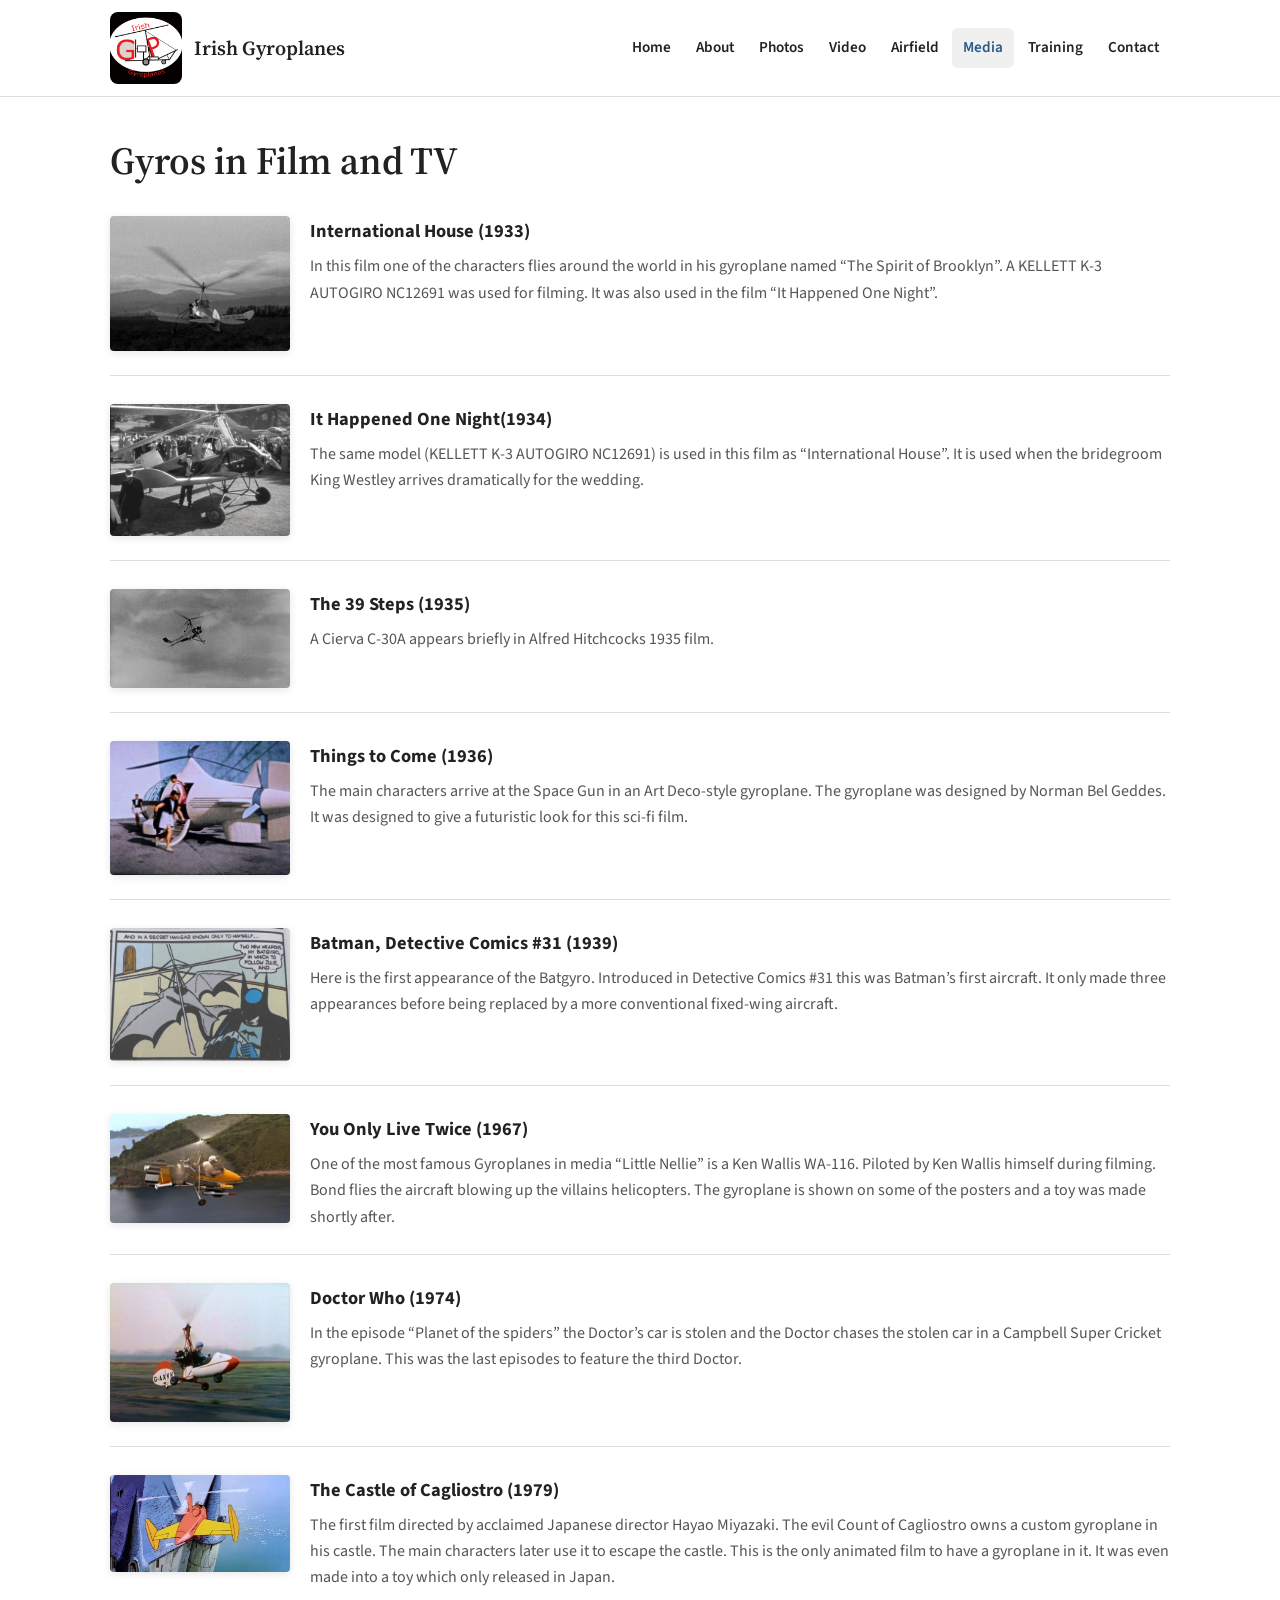
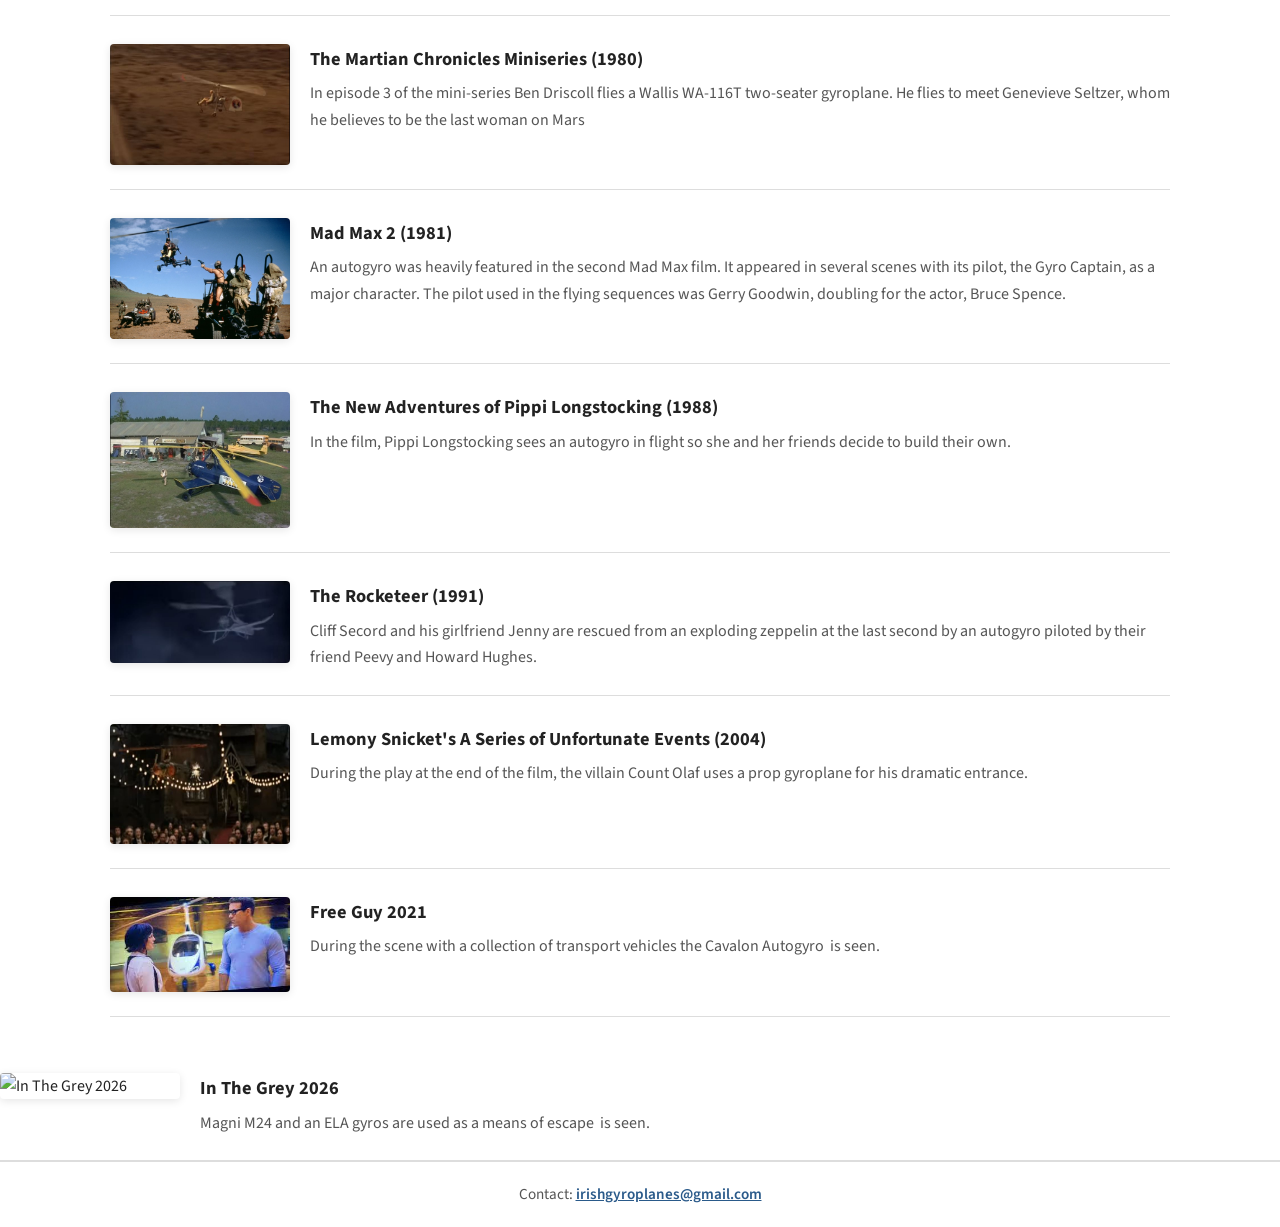
==== media.html @ c623171d "Update media.html" ====
<!DOCTYPE html>
<html lang="en">
<head>
  <meta charset="utf-8">
  <meta name="viewport" content="width=device-width, initial-scale=1">
  <title>Media — Irish Gyroplanes</title>
  <meta name="description" content="Gyros in Film and TV.">
  <link rel="icon" href="images/favicon.png">
  <link rel="preconnect" href="https://fonts.googleapis.com">
  <link rel="preconnect" href="https://fonts.gstatic.com" crossorigin>
  <link href="https://fonts.googleapis.com/css2?family=Source+Sans+3:wght@400;600;700&family=Source+Serif+4:wght@600&display=swap" rel="stylesheet">
  <link rel="stylesheet" href="css/style.css">
</head>
<body>
  <header class="site-header">
    <div class="header-inner">
      <a class="brand" href="index.html">
        <img src="images/logo.png" alt="Irish Gyroplanes logo">
        <span class="brand-text">Irish Gyroplanes</span>
      </a>
      <button class="nav-toggle" type="button" aria-expanded="false" aria-controls="site-nav">Menu</button>
      <nav class="site-nav" id="site-nav">
        <ul>
          <li><a href="index.html">Home</a></li>
          <li><a href="about.html">About</a></li>
          <li><a href="photos.html">Photos</a></li>
          <li><a href="video.html">Video</a></li>
          <li><a href="airfield.html">Airfield</a></li>
          <li><a href="media.html" aria-current="page">Media</a></li>
          <li><a href="training.html">Training</a></li>
          <li><a href="contact.html">Contact</a></li>
        </ul>
      </nav>
    </div>
  </header>

  <main>
    <h1 class="page-title">Gyros in Film and TV</h1>

    <div class="media-list">
      <article class="media-item">
        <img src="images/media/international-house-1933.jpg" alt="International House 1933">
        <div>
          <h3>International House (1933)</h3>
          <p>In this film one of the characters flies around the world in his gyroplane named “The Spirit of Brooklyn”. A KELLETT K-3 AUTOGIRO NC12691 was used for filming. It was also used in the film “It Happened One Night”.</p>
        </div>
      </article>

      <article class="media-item">
        <img src="images/media/it-happened-one-night-1934.jpg" alt="It Happened One Night 1934">
        <div>
          <h3>It Happened One Night(1934)</h3>
          <p>The same model (KELLETT K-3 AUTOGIRO NC12691) is used in this film as “International House”. It is used when the bridegroom King Westley arrives dramatically for the wedding.</p>
        </div>
      </article>

      <article class="media-item">
        <img src="images/media/39-steps-1935.png" alt="The 39 Steps 1935">
        <div>
          <h3>The 39 Steps (1935)</h3>
          <p>A Cierva C-30A appears briefly in Alfred Hitchcocks 1935 film.</p>
        </div>
      </article>

      <article class="media-item">
        <img src="images/media/things-to-come-1936.jpg" alt="Things to Come 1936">
        <div>
          <h3>Things to Come (1936)</h3>
          <p>The main characters arrive at the Space Gun in an Art Deco-style gyroplane. The gyroplane was designed by Norman Bel Geddes. It was designed to give a futuristic look for this sci-fi film.</p>
        </div>
      </article>

      <article class="media-item">
        <img src="images/media/batman-1939.jpg" alt="Batman Detective Comics 31">
        <div>
          <h3>Batman, Detective Comics #31 (1939)</h3>
          <p>Here is the first appearance of the Batgyro. Introduced in Detective Comics #31 this was Batman’s first aircraft. It only made three appearances before being replaced by a more conventional fixed-wing aircraft.</p>
        </div>
      </article>

      <article class="media-item">
        <img src="images/media/bond-1967.jpg" alt="You Only Live Twice">
        <div>
          <h3>You Only Live Twice (1967)</h3>
          <p>One of the most famous Gyroplanes in media “Little Nellie” is a Ken Wallis WA-116. Piloted by Ken Wallis himself during filming. Bond flies the aircraft blowing up the villains helicopters. The gyroplane is shown on some of the posters and a toy was made shortly after.</p>
        </div>
      </article>

      <article class="media-item">
        <img src="images/media/doctor-who.jpg" alt="Doctor Who">
        <div>
          <h3>Doctor Who (1974)</h3>
          <p>In the episode “Planet of the spiders” the Doctor’s car is stolen and the Doctor chases the stolen car in a Campbell Super Cricket gyroplane. This was the last episodes to feature the third Doctor.</p>
        </div>
      </article>

      <article class="media-item">
        <img src="images/media/castle-of-cagliostro.jpg" alt="The Castle of Cagliostro">
        <div>
          <h3>The Castle of Cagliostro (1979)</h3>
          <p>The first film directed by acclaimed Japanese director Hayao Miyazaki. The evil Count of Cagliostro owns a custom gyroplane in his castle. The main characters later use it to escape the castle. This is the only animated film to have a gyroplane in it. It was even made into a toy which only released in Japan.</p>
        </div>
      </article>

      <article class="media-item">
        <img src="images/media/martian-chronicles-1980.jpg" alt="The Martian Chronicles">
        <div>
          <h3>The Martian Chronicles Miniseries (1980)</h3>
          <p>In episode 3 of the mini-series Ben Driscoll flies a Wallis WA-116T two-seater gyroplane. He flies to meet Genevieve Seltzer, whom he believes to be the last woman on Mars</p>
        </div>
      </article>

      <article class="media-item">
        <img src="images/media/mad-max-2-1981.png" alt="Mad Max 2">
        <div>
          <h3>Mad Max 2 (1981)</h3>
          <p>An autogyro was heavily featured in the second Mad Max film. It appeared in several scenes with its pilot, the Gyro Captain, as a major character. The pilot used in the flying sequences was Gerry Goodwin, doubling for the actor, Bruce Spence.</p>
        </div>
      </article>

      <article class="media-item">
        <img src="images/media/pippi-longstocking.jpg" alt="Pippi Longstocking">
        <div>
          <h3>The New Adventures of Pippi Longstocking (1988)</h3>
          <p>In the film, Pippi Longstocking sees an autogyro in flight so she and her friends decide to build their own.</p>
        </div>
      </article>

      <article class="media-item">
        <img src="images/media/rocketeer-1991.jpg" alt="The Rocketeer">
        <div>
          <h3>The Rocketeer (1991)</h3>
          <p>Cliff Secord and his girlfriend Jenny are rescued from an exploding zeppelin at the last second by an autogyro piloted by their friend Peevy and Howard Hughes.</p>
        </div>
      </article>

      <article class="media-item">
        <img src="images/media/series-of-unfortunate-events.jpg" alt="A Series of Unfortunate Events">
        <div>
          <h3>Lemony Snicket's A Series of Unfortunate Events (2004)</h3>
          <p>During the play at the end of the film, the villain Count Olaf uses a prop gyroplane for his dramatic entrance.</p>
        </div>
      </article>

      <article class="media-item">
        <img src="images/media/free-guy-2021.jpg" alt="Free Guy 2021">
        <div>
          <h3>Free Guy 2021</h3>
          <p>During the scene with a collection of transport vehicles the Cavalon Autogyro&nbsp; is seen.</p>
        </div>
      </article>
    </div>
  </main>

       <article class="media-item">
        <img src="images/media/from_the_movie_In_The_Grey.jpg" alt="In The Grey 2026">
        <div>
          <h3>In The Grey 2026</h3>
          <p>Magni M24 and an ELA gyros are used as a means of escape&nbsp; is seen.</p>
        </div>
      </article>
    </div>
  </main>

  <footer class="site-footer">
    Contact: <a href="mailto:irishgyroplanes@gmail.com">irishgyroplanes@gmail.com</a>
  </footer>

  <script src="js/site.js"></script>
</body>
</html>
---- css/style.css ----
/* Irish Gyroplanes — simple shared styles
   Edit colours below if you want a different look. */

:root {
  --ink: #222222;
  --muted: #555555;
  --accent: #2a5a8a;
  --accent-hover: #1a3d5c;
  --green: #497029;
  --paper: #ffffff;
  --line: #dddddd;
  --white: #ffffff;
  --shadow: 0 2px 8px rgba(0, 0, 0, 0.1);
  --max: 1100px;
  --font: "Source Sans 3", "Segoe UI", sans-serif;
  --font-display: "Source Serif 4", Georgia, serif;
}

*,
*::before,
*::after {
  box-sizing: border-box;
}

html {
  scroll-behavior: smooth;
}

body {
  margin: 0;
  font-family: var(--font);
  color: var(--ink);
  line-height: 1.65;
  background: var(--paper);
  min-height: 100vh;
}

img {
  max-width: 100%;
  height: auto;
  display: block;
}

a {
  color: var(--accent);
}

a:hover {
  color: var(--accent-hover);
}

/* Header / nav */

.site-header {
  background: var(--white);
  border-bottom: 1px solid var(--line);
  position: sticky;
  top: 0;
  z-index: 100;
}

.header-inner {
  max-width: var(--max);
  margin: 0 auto;
  padding: 0.75rem 1.25rem;
  display: flex;
  align-items: center;
  justify-content: space-between;
  gap: 1rem;
}

.brand {
  display: flex;
  align-items: center;
  gap: 0.75rem;
  text-decoration: none;
  color: var(--ink);
}

.brand img {
  width: 72px;
  height: 72px;
  border-radius: 8px;
}

.brand-text {
  font-family: var(--font-display);
  font-size: 1.25rem;
  font-weight: 600;
}

.nav-toggle {
  display: none;
  background: var(--white);
  border: 1px solid var(--line);
  border-radius: 6px;
  padding: 0.45rem 0.7rem;
  font: inherit;
  cursor: pointer;
  color: var(--ink);
}

.site-nav ul {
  list-style: none;
  margin: 0;
  padding: 0;
  display: flex;
  flex-wrap: wrap;
  gap: 0.15rem;
}

.site-nav a {
  display: block;
  padding: 0.45rem 0.7rem;
  text-decoration: none;
  color: var(--ink);
  border-radius: 6px;
  font-weight: 600;
  font-size: 0.95rem;
}

.site-nav a:hover,
.site-nav a[aria-current="page"] {
  background: #f0f0f0;
  color: var(--accent);
}

/* Main layout */

main {
  max-width: var(--max);
  margin: 0 auto;
  padding: 2rem 1.25rem 3.5rem;
}

.page-title {
  font-family: var(--font-display);
  font-size: clamp(1.8rem, 4vw, 2.4rem);
  font-weight: 600;
  margin: 0 0 1rem;
  color: var(--ink);
}

.lead {
  font-size: 1.1rem;
  color: var(--muted);
  max-width: 42rem;
}

.section {
  margin: 2.5rem 0 0;
}

.section h2 {
  font-family: var(--font-display);
  font-size: 1.5rem;
  margin: 0 0 0.75rem;
  padding-bottom: 0.4rem;
  border-bottom: 3px solid var(--green);
  display: inline-block;
}

.section h3 {
  font-size: 1.15rem;
  margin: 1.5rem 0 0.5rem;
}

.prose p {
  margin: 0 0 1rem;
  max-width: 46rem;
}

.prose ul {
  max-width: 46rem;
  padding-left: 1.25rem;
}

/* Home split */

.intro-grid {
  display: grid;
  grid-template-columns: 1.1fr 0.9fr;
  gap: 2rem;
  align-items: start;
  margin-top: 1.5rem;
}

.intro-grid img {
  width: 100%;
  border-radius: 4px;
  box-shadow: var(--shadow);
}

/* About image */

.with-image {
  display: grid;
  grid-template-columns: 1fr 1fr;
  gap: 2rem;
  align-items: start;
}

.with-image img {
  width: 100%;
  border-radius: 4px;
  box-shadow: var(--shadow);
}

/* Media entries (film/TV) */

.media-list {
  display: grid;
  gap: 1.75rem;
  margin-top: 1.5rem;
}

.media-item {
  display: grid;
  grid-template-columns: 180px 1fr;
  gap: 1.25rem;
  align-items: start;
  padding-bottom: 1.5rem;
  border-bottom: 1px solid var(--line);
}

.media-item img {
  width: 100%;
  border-radius: 4px;
  background: var(--white);
  box-shadow: var(--shadow);
}

.media-item h3 {
  margin: 0 0 0.4rem;
  font-size: 1.15rem;
}

.media-item p {
  margin: 0;
  color: var(--muted);
}

/* Page banner (About) — wide strip, not zoomed */

.page-banner {
  width: 100%;
  max-width: var(--max);
  margin: 0 auto;
  padding: 0 1.25rem;
  overflow: hidden;
  background: transparent;
}

.page-banner img {
  width: 100%;
  height: auto;
  display: block;
  max-height: none;
  object-fit: contain;
}

/* Training: image left, map right */

.split-row {
  display: grid;
  grid-template-columns: 1fr 1fr;
  gap: 1.25rem;
  align-items: stretch;
  margin-top: 1rem;
}

.split-media {
  margin: 0;
}

.split-media img {
  width: 100%;
  height: 100%;
  object-fit: cover;
  border-radius: 4px;
  box-shadow: var(--shadow);
}

/* Map embed */

.map-embed {
  margin: 0;
  border: 1px solid var(--line);
  border-radius: 4px;
  overflow: hidden;
  box-shadow: var(--shadow);
  min-height: 280px;
}

.map-embed iframe {
  display: block;
  width: 100%;
  height: 100%;
  min-height: 280px;
  border: 0;
}

/* Photo galleries */

.gallery {
  display: grid;
  grid-template-columns: repeat(auto-fill, minmax(150px, 1fr));
  gap: 0.65rem;
  margin-top: 1rem;
}

.gallery a {
  display: block;
  overflow: hidden;
  border-radius: 4px;
  background: var(--white);
  aspect-ratio: 1;
  box-shadow: 0 2px 8px rgba(28, 42, 54, 0.08);
}

.gallery img {
  width: 100%;
  height: 100%;
  object-fit: cover;
  transition: transform 0.25s ease;
}

.gallery a:hover img {
  transform: scale(1.04);
}

.featured-row {
  display: grid;
  grid-template-columns: 1fr 1fr;
  gap: 1.5rem;
  margin: 1rem 0 2rem;
}

.featured-row figure {
  margin: 0;
}

.featured-row img {
  width: 100%;
  border-radius: 4px;
  box-shadow: var(--shadow);
}

.featured-row figcaption {
  margin-top: 0.5rem;
  font-weight: 600;
  color: var(--muted);
}

/* Videos */

.video-grid {
  display: grid;
  grid-template-columns: 1fr 1fr;
  gap: 1.75rem;
  margin-top: 1.5rem;
}

.video-card h3 {
  margin: 0.75rem 0 0;
  font-size: 1rem;
  font-weight: 600;
  color: var(--muted);
}

.video-wrap {
  position: relative;
  padding-bottom: 56.25%;
  height: 0;
  overflow: hidden;
  border-radius: 4px;
  background: #000;
  box-shadow: var(--shadow);
}

.video-wrap iframe {
  position: absolute;
  inset: 0;
  width: 100%;
  height: 100%;
  border: 0;
}

/* Airfield / training */

.links-row {
  display: flex;
  flex-wrap: wrap;
  gap: 0.75rem;
  margin: 1rem 0 1.5rem;
}

.button-link {
  display: inline-block;
  padding: 0.65rem 1.1rem;
  background: var(--accent);
  color: var(--white) !important;
  text-decoration: none;
  border-radius: 6px;
  font-weight: 600;
}

.button-link:hover {
  background: var(--accent-hover);
}

.solo-image {
  margin: 1rem 0 0;
  max-width: 900px;
}

.solo-image img {
  width: 100%;
  border-radius: 4px;
  box-shadow: var(--shadow);
}

.solo-image figcaption {
  margin-top: 0.6rem;
  color: var(--muted);
  font-weight: 600;
}

/* Contact */

.contact-box {
  margin-top: 1.5rem;
  padding: 2rem;
  background: var(--white);
  border: 1px solid var(--line);
  border-radius: 8px;
  text-align: center;
  max-width: 32rem;
}

.contact-box a {
  font-size: 1.35rem;
  font-weight: 700;
  text-decoration: none;
}

/* Footer */

.site-footer {
  border-top: 1px solid var(--line);
  background: var(--white);
  padding: 1.25rem;
  text-align: center;
  color: var(--muted);
  font-size: 0.95rem;
}

.site-footer a {
  font-weight: 600;
}

/* Lightbox */

.lightbox {
  position: fixed;
  inset: 0;
  background: rgba(10, 18, 28, 0.9);
  display: none;
  align-items: center;
  justify-content: center;
  z-index: 200;
  padding: 1.5rem;
}

.lightbox.is-open {
  display: flex;
}

.lightbox img {
  max-width: min(1100px, 100%);
  max-height: 90vh;
  object-fit: contain;
  border-radius: 4px;
}

.lightbox-close,
.lightbox-prev,
.lightbox-next {
  position: absolute;
  background: var(--white);
  border: 0;
  border-radius: 6px;
  width: 2.5rem;
  height: 2.5rem;
  font-size: 1.25rem;
  font-weight: 700;
  cursor: pointer;
  line-height: 1;
  color: var(--ink);
  z-index: 1;
}

.lightbox-close {
  top: 1rem;
  right: 1rem;
}

.lightbox-prev {
  left: 1rem;
  top: 50%;
  transform: translateY(-50%);
}

.lightbox-next {
  right: 1rem;
  top: 50%;
  transform: translateY(-50%);
}

.lightbox-close:hover,
.lightbox-prev:hover,
.lightbox-next:hover {
  background: #eee;
}

/* Mobile */

@media (max-width: 800px) {
  .nav-toggle {
    display: inline-flex;
    align-items: center;
  }

  .site-nav {
    display: none;
    width: 100%;
  }

  .site-nav.is-open {
    display: block;
  }

  .header-inner {
    flex-wrap: wrap;
  }

  .site-nav ul {
    flex-direction: column;
    width: 100%;
    padding-bottom: 0.5rem;
  }

  .intro-grid,
  .with-image,
  .split-row,
  .featured-row,
  .video-grid,
  .media-item {
    grid-template-columns: 1fr;
  }

  .map-embed iframe,
  .map-embed {
    min-height: 250px;
  }

  .gallery {
    grid-template-columns: repeat(auto-fill, minmax(110px, 1fr));
  }
}
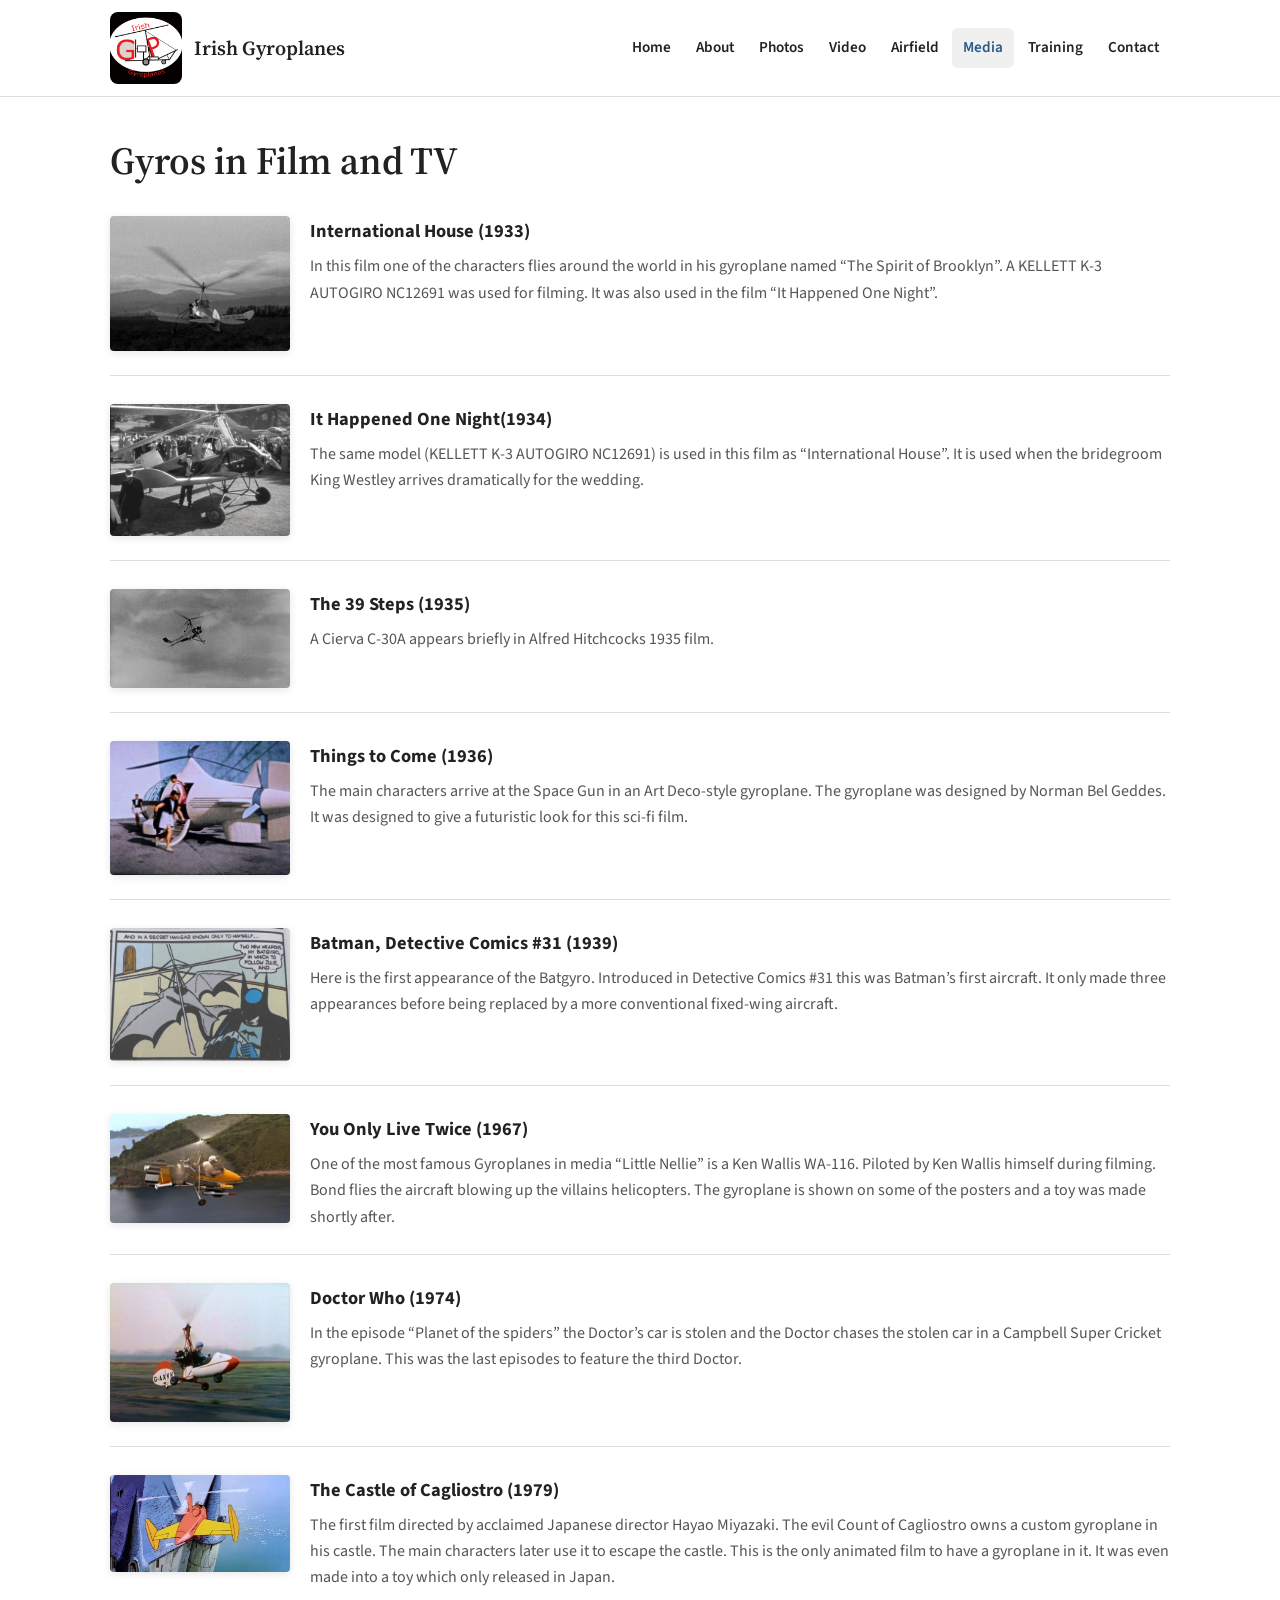
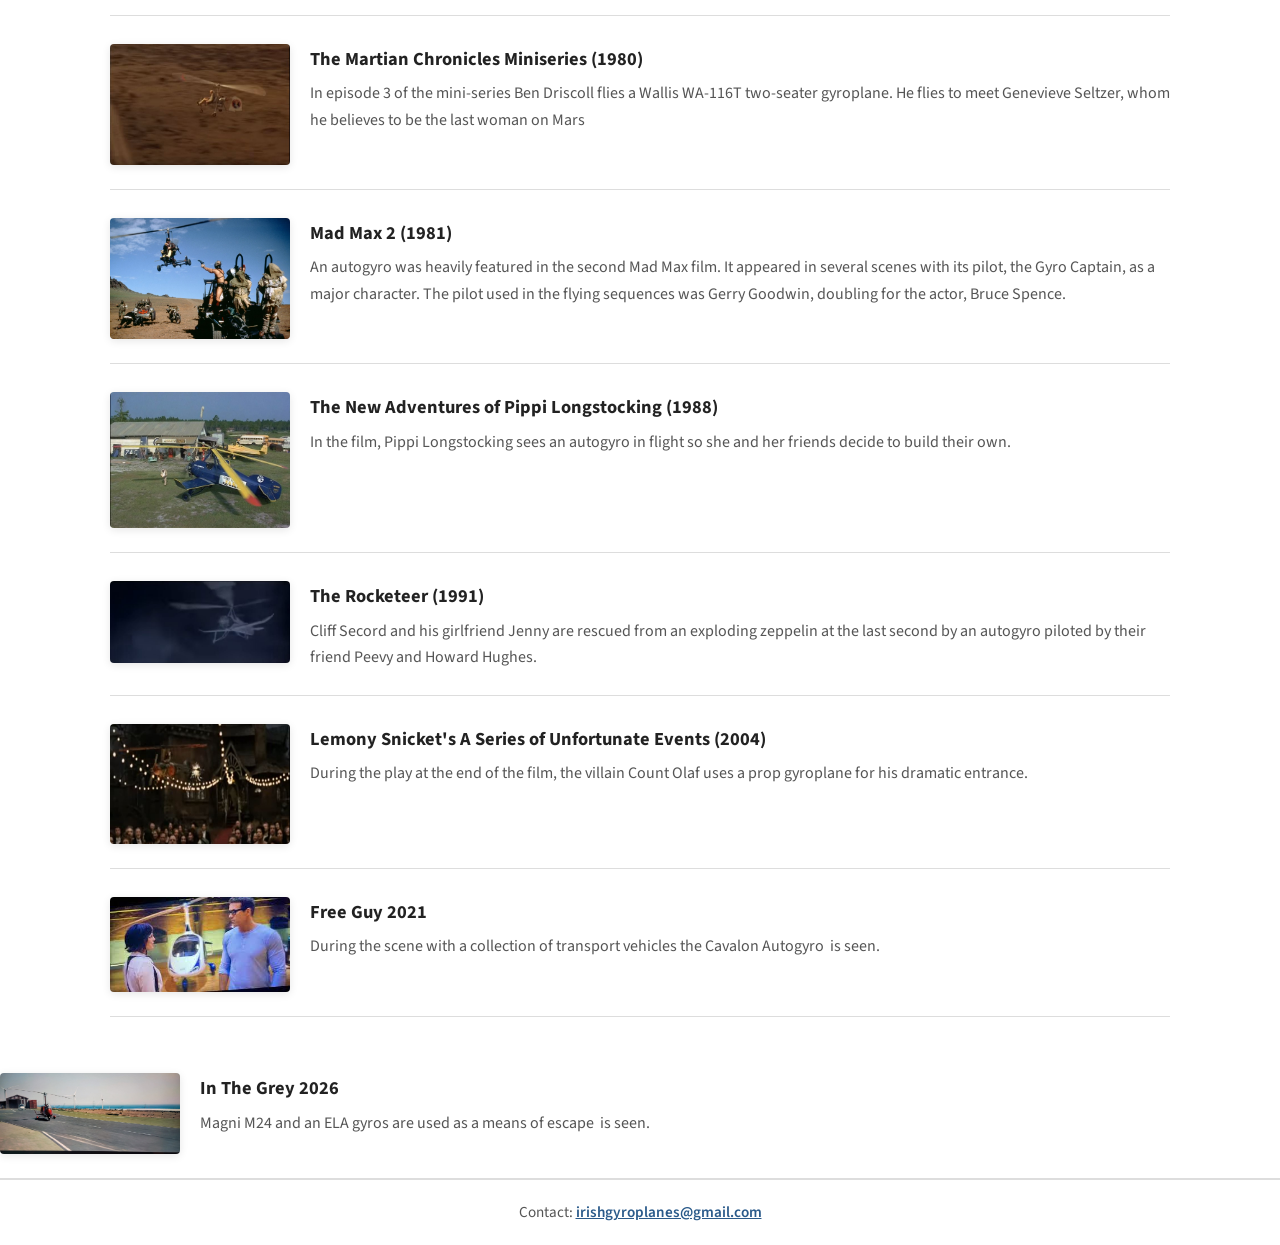
==== commit 4606d241: "Update media.html" ====
--- a/media.html
+++ b/media.html
@@ -152,8 +152,8 @@
     </div>
   </main>
 
-       <article class="media-item">
-        <img src="images/media/from_the_movie_In_The_Grey.jpg" alt="In The Grey 2026">
+      <article class="media-item">
+        <img src="images/media/from_the_movie_In_The_Grey.jpeg" alt="In The Grey 2026">
         <div>
           <h3>In The Grey 2026</h3>
           <p>Magni M24 and an ELA gyros are used as a means of escape&nbsp; is seen.</p>
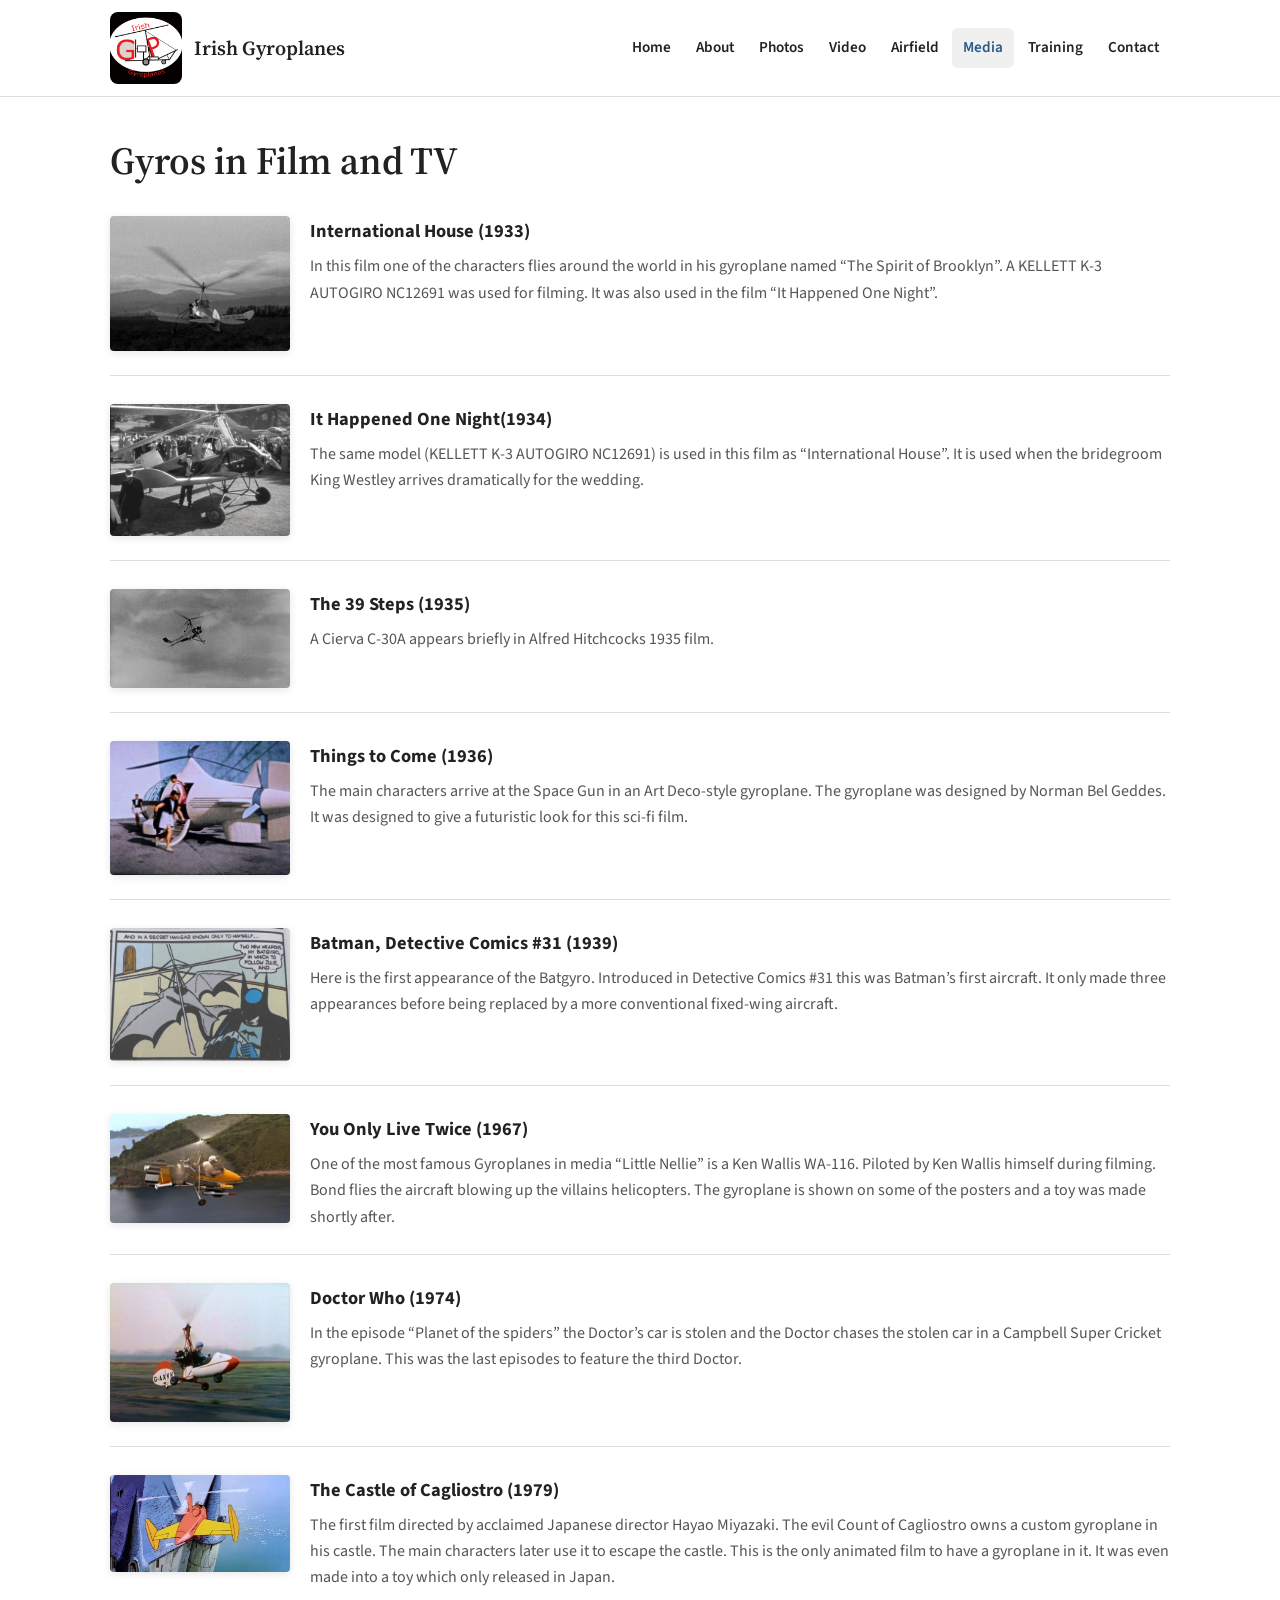
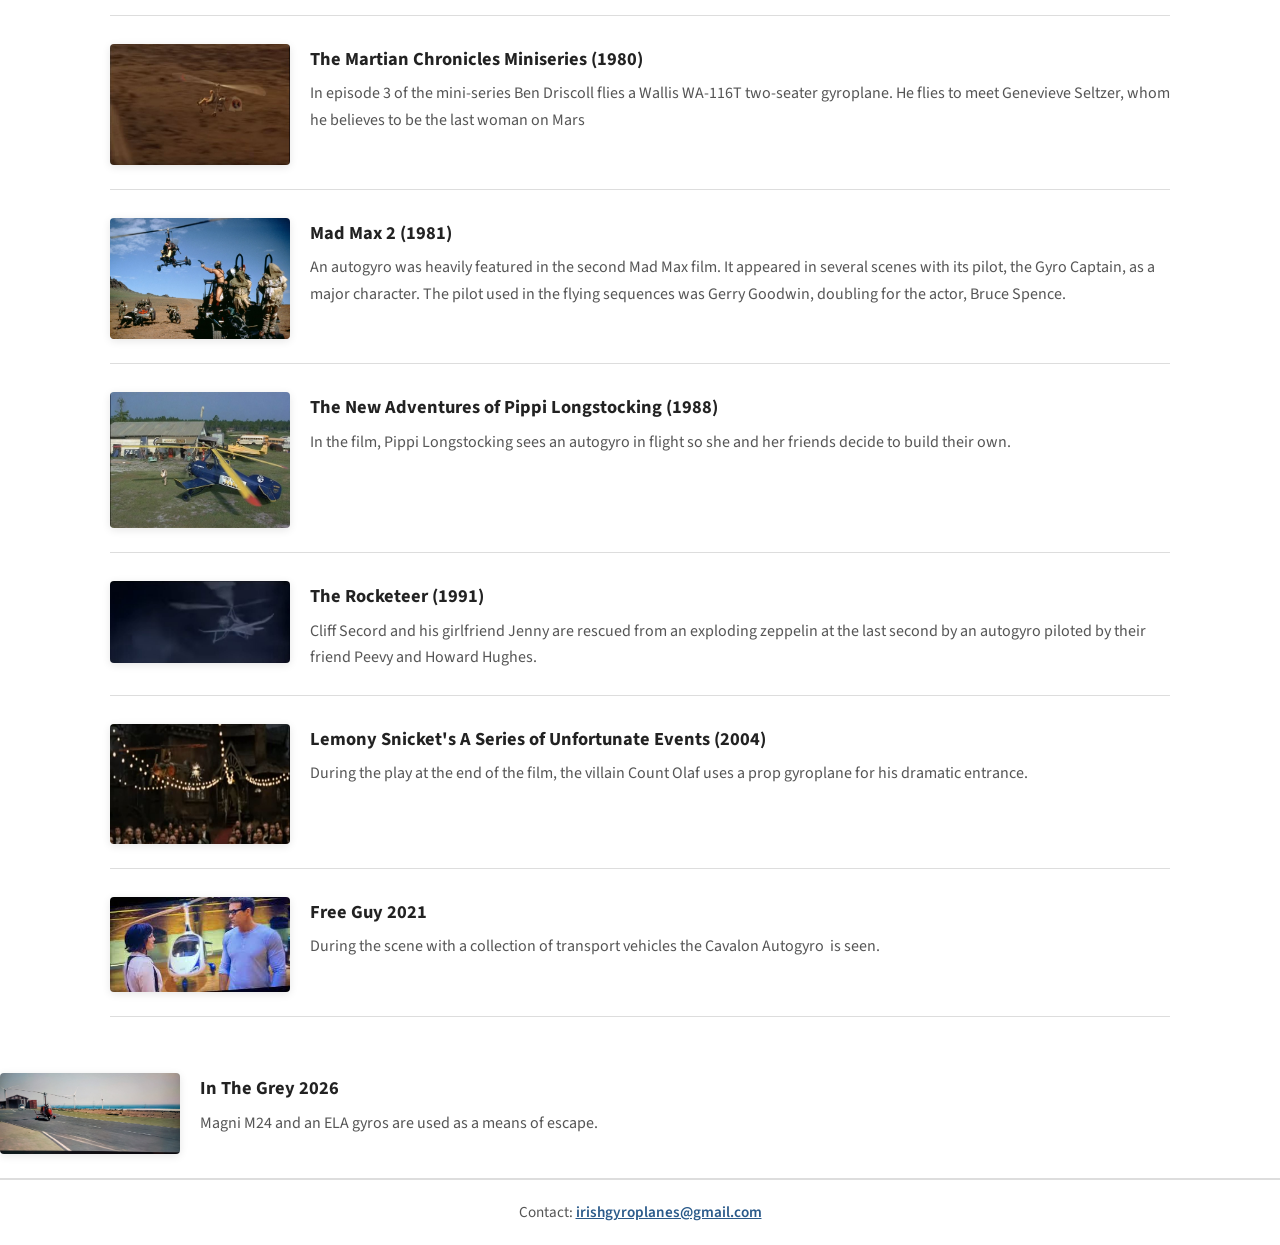
==== commit de713ad6: "Update media.html" ====
--- a/media.html
+++ b/media.html
@@ -156,7 +156,7 @@
         <img src="images/media/from_the_movie_In_The_Grey.jpeg" alt="In The Grey 2026">
         <div>
           <h3>In The Grey 2026</h3>
-          <p>Magni M24 and an ELA gyros are used as a means of escape&nbsp; is seen.</p>
+          <p>Magni M24 and an ELA gyros are used as a means of escape.</p>
         </div>
       </article>
     </div>
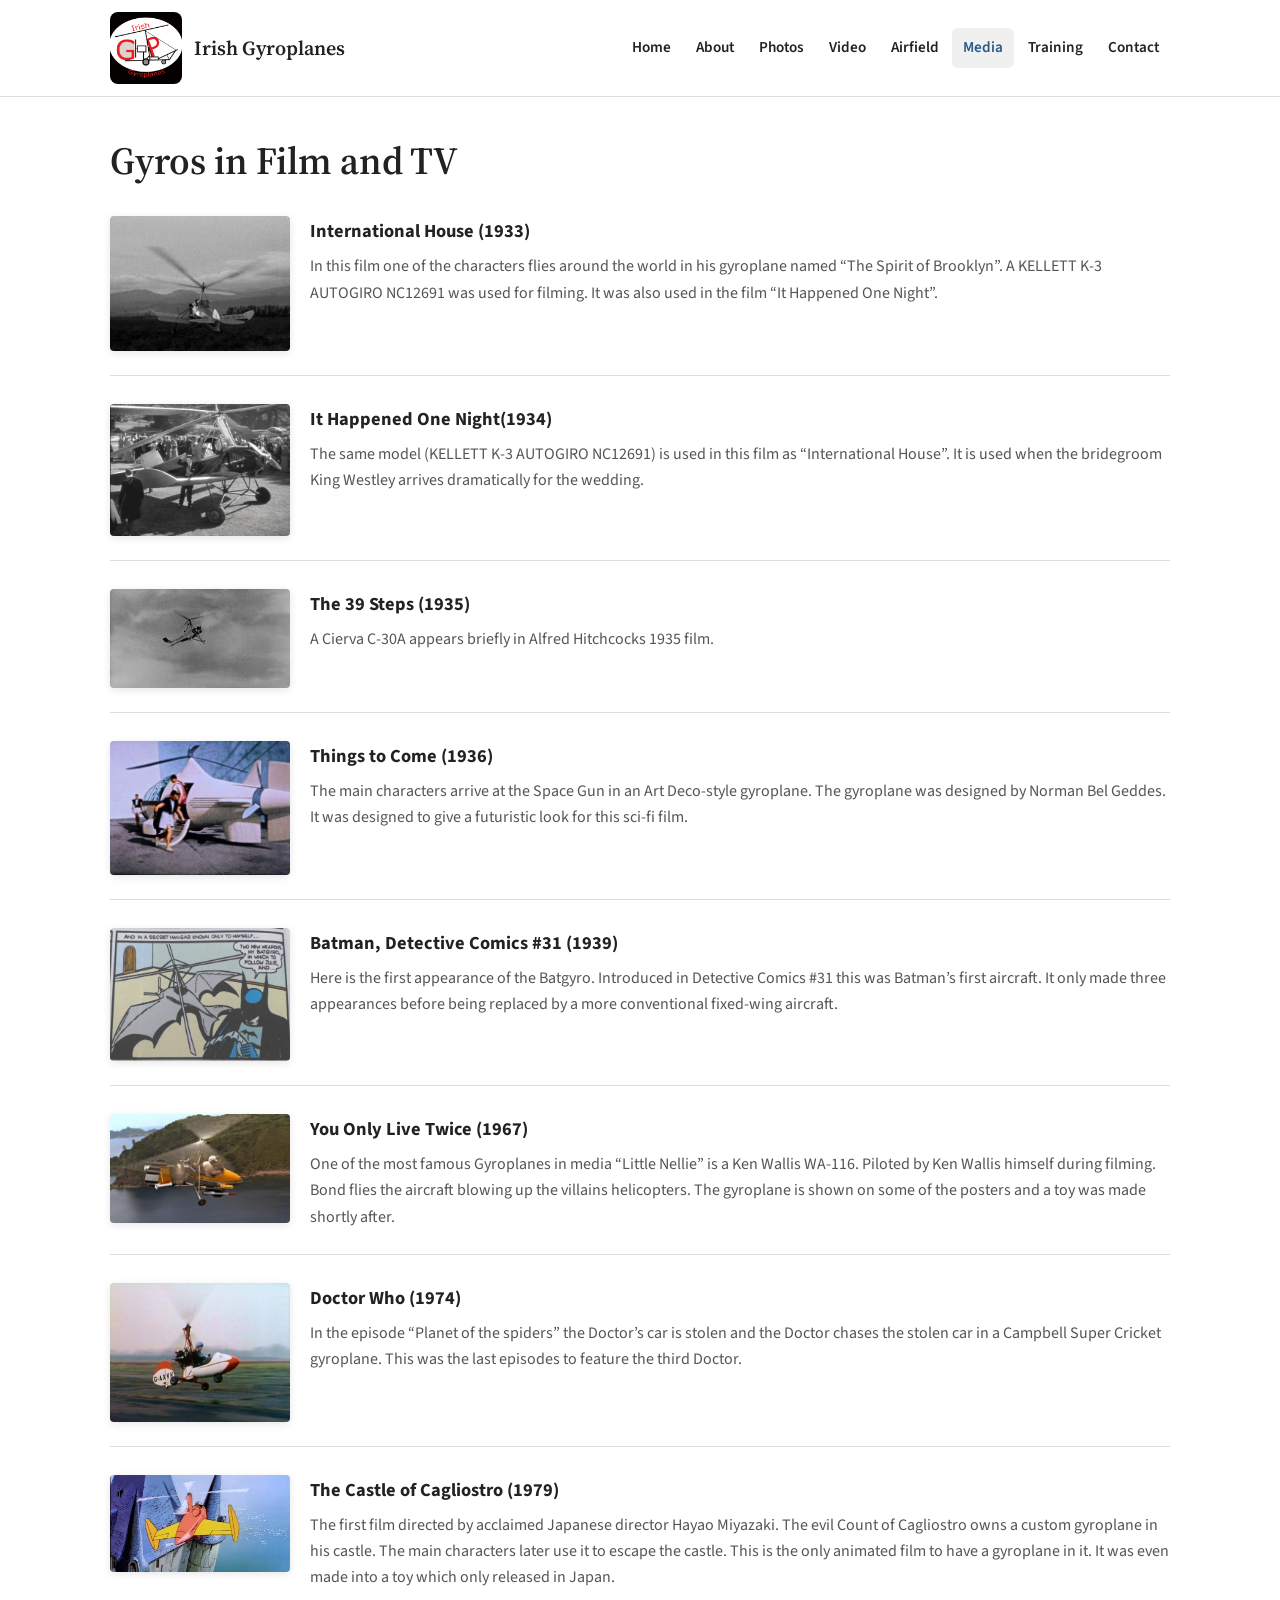
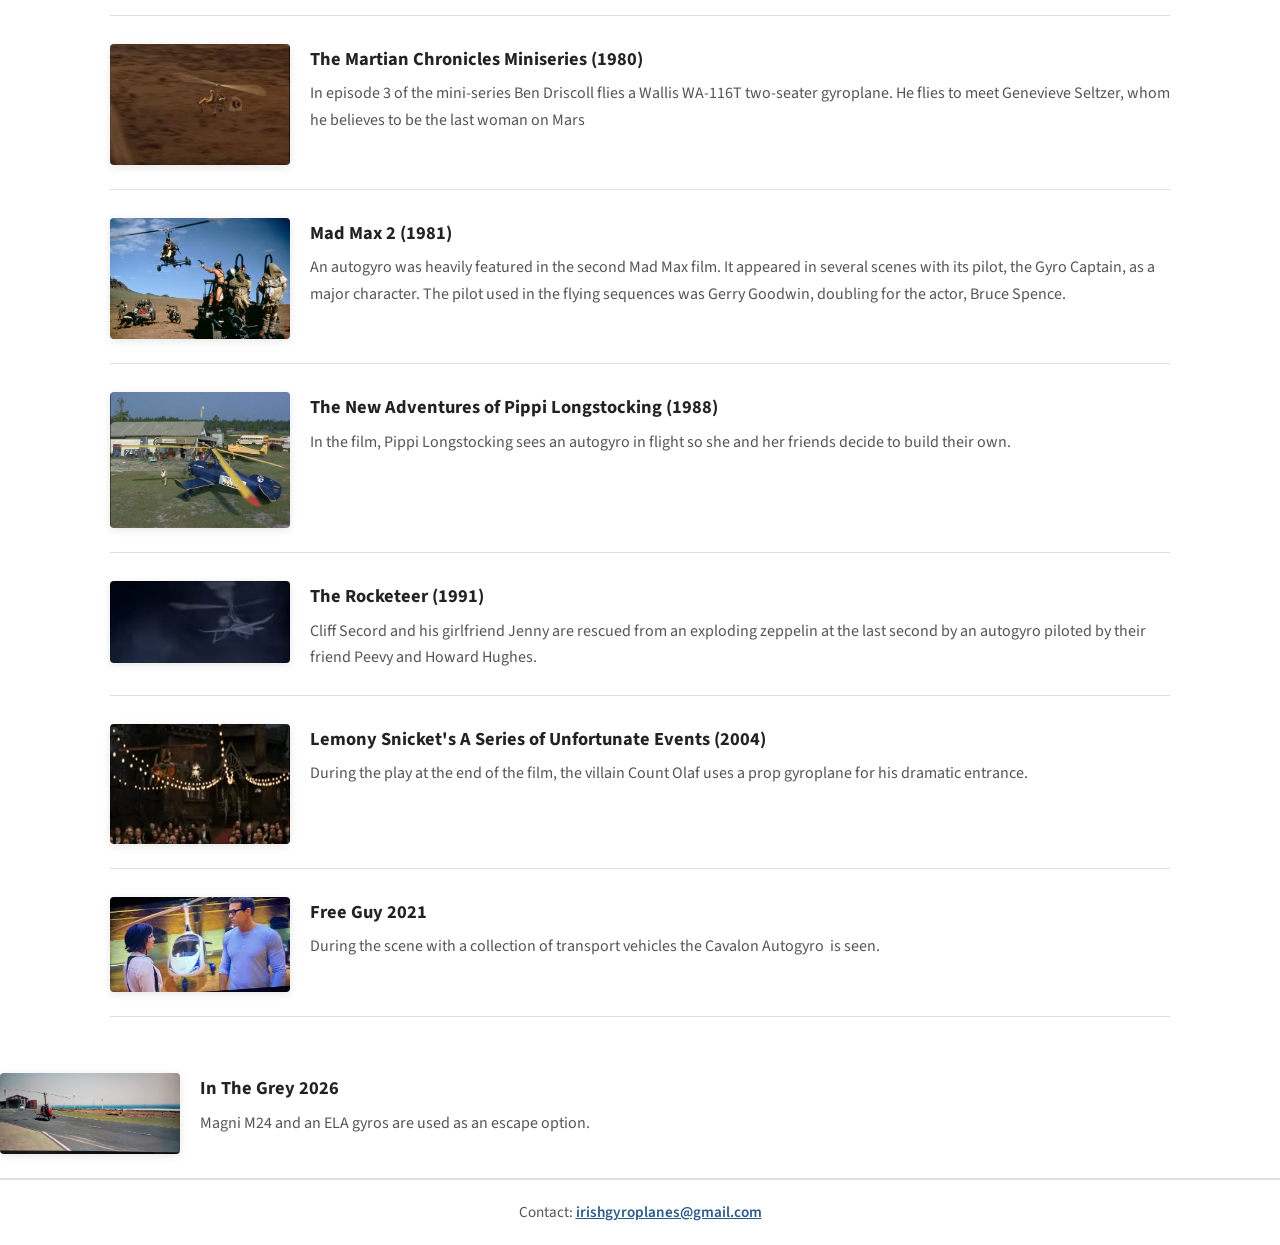
==== commit f2699469: "Update media.html" ====
--- a/media.html
+++ b/media.html
@@ -143,7 +143,7 @@
       </article>
 
       <article class="media-item">
-        <img src="images/media/free-guy-2021.jpg" alt="Free Guy 2021">
+        <img src="images/media/free-guy-2021.jpg" alt="Free Guy (2021)">
         <div>
           <h3>Free Guy 2021</h3>
           <p>During the scene with a collection of transport vehicles the Cavalon Autogyro&nbsp; is seen.</p>
@@ -153,10 +153,10 @@
   </main>
 
       <article class="media-item">
-        <img src="images/media/from_the_movie_In_The_Grey.jpeg" alt="In The Grey 2026">
+        <img src="images/media/from-the-movie-In-The-Grey.jpeg" alt="In The Grey (2026)">
         <div>
           <h3>In The Grey 2026</h3>
-          <p>Magni M24 and an ELA gyros are used as a means of escape.</p>
+          <p>Magni M24 and an ELA gyros are used as an escape option.</p>
         </div>
       </article>
     </div>
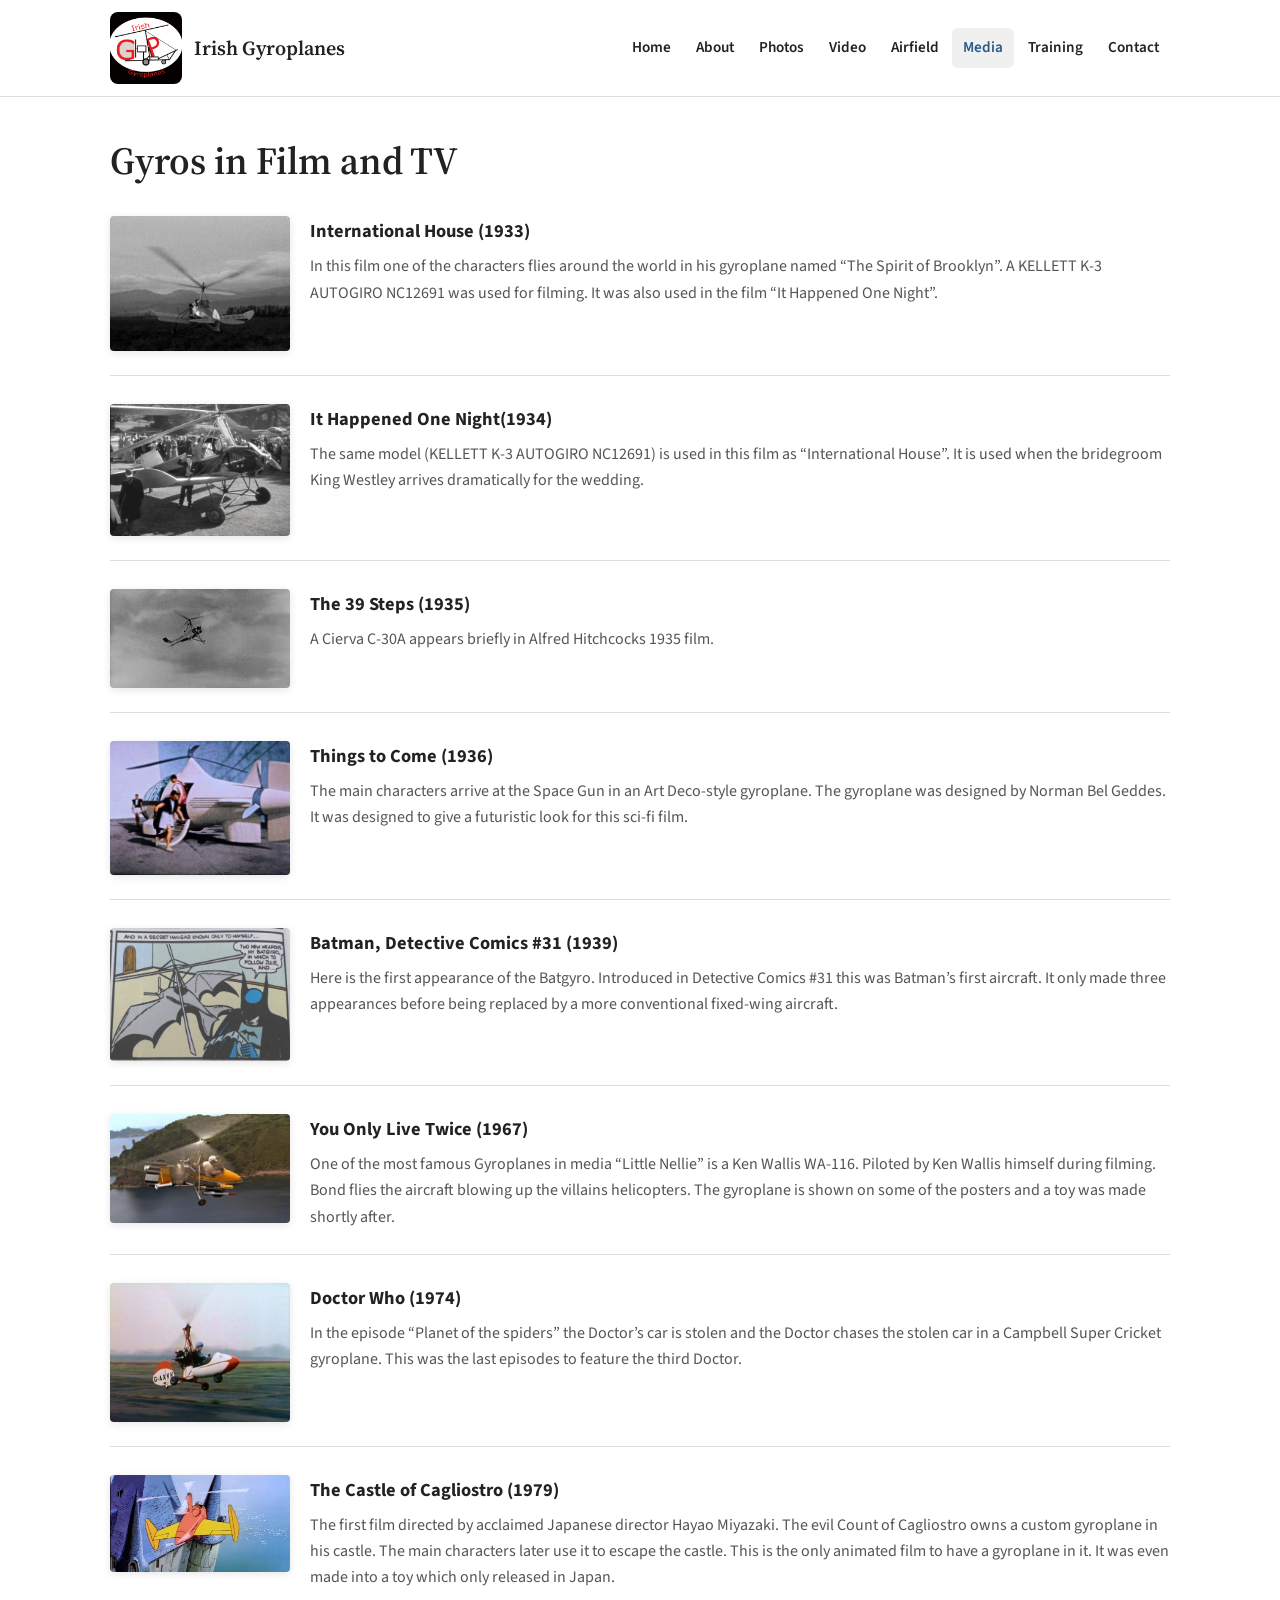
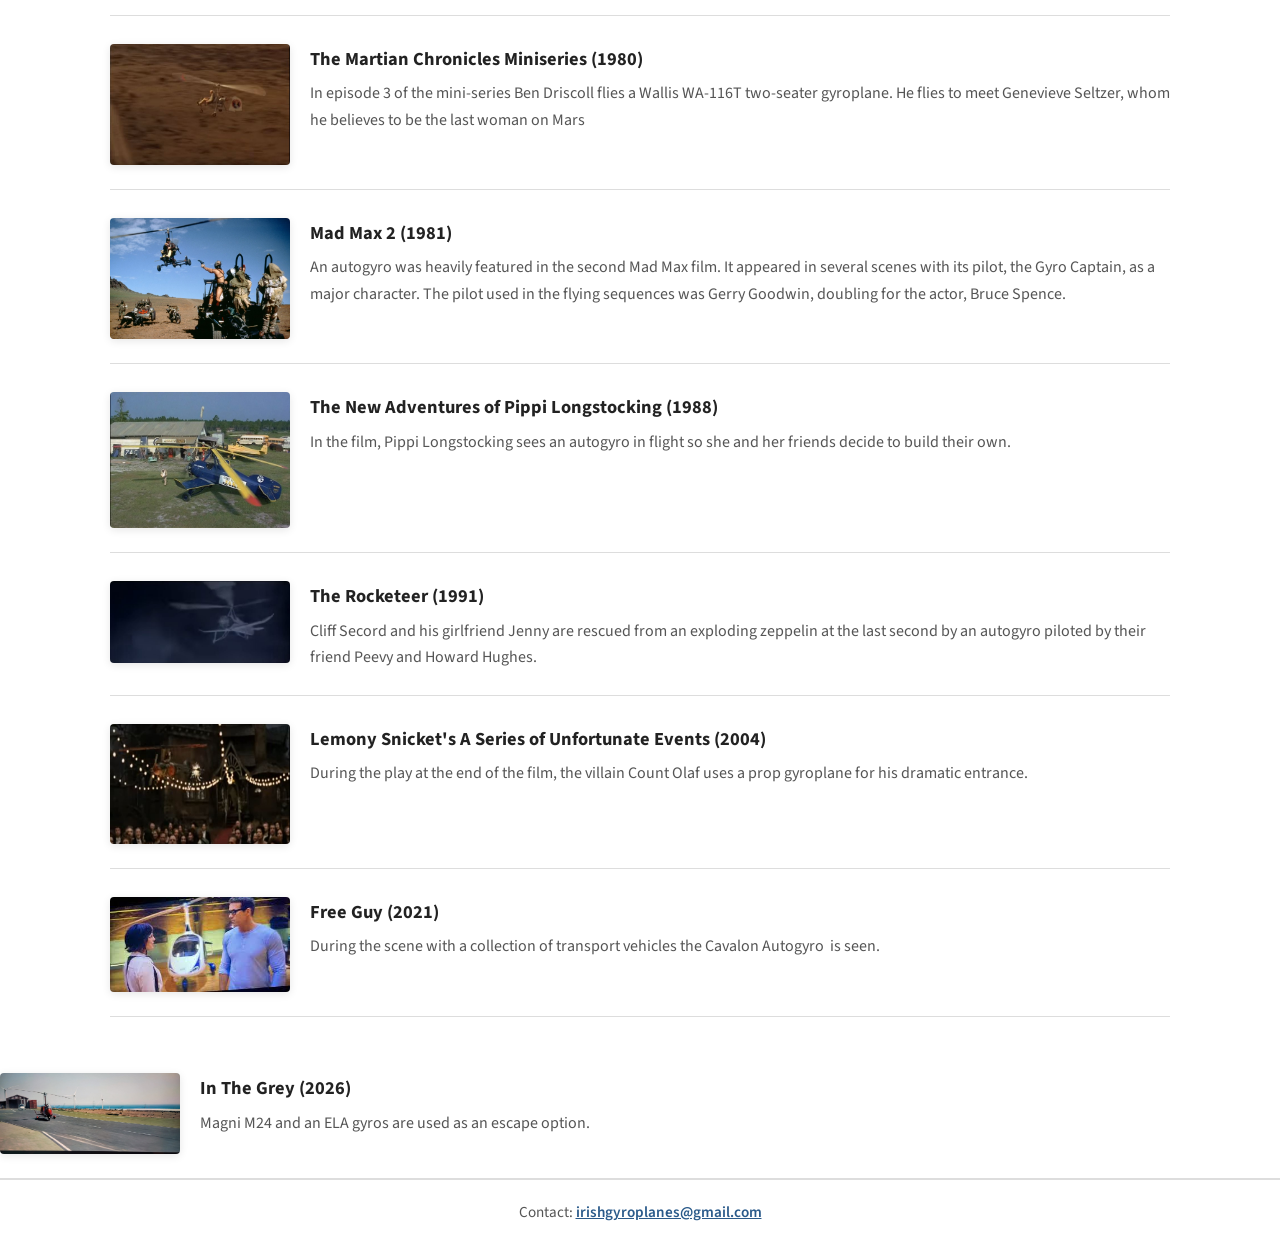
==== commit 72ce3d51: "Update media.html" ====
--- a/media.html
+++ b/media.html
@@ -143,9 +143,9 @@
       </article>
 
       <article class="media-item">
-        <img src="images/media/free-guy-2021.jpg" alt="Free Guy (2021)">
+        <img src="images/media/free-guy-2021.jpg" alt="Free Guy 2021">
         <div>
-          <h3>Free Guy 2021</h3>
+          <h3>Free Guy (2021)</h3>
           <p>During the scene with a collection of transport vehicles the Cavalon Autogyro&nbsp; is seen.</p>
         </div>
       </article>
@@ -153,9 +153,9 @@
   </main>
 
       <article class="media-item">
-        <img src="images/media/from-the-movie-In-The-Grey.jpeg" alt="In The Grey (2026)">
+        <img src="images/media/from-the-movie-In-The-Grey.jpeg" alt="In The Grey 2026">
         <div>
-          <h3>In The Grey 2026</h3>
+          <h3>In The Grey (2026)</h3>
           <p>Magni M24 and an ELA gyros are used as an escape option.</p>
         </div>
       </article>
